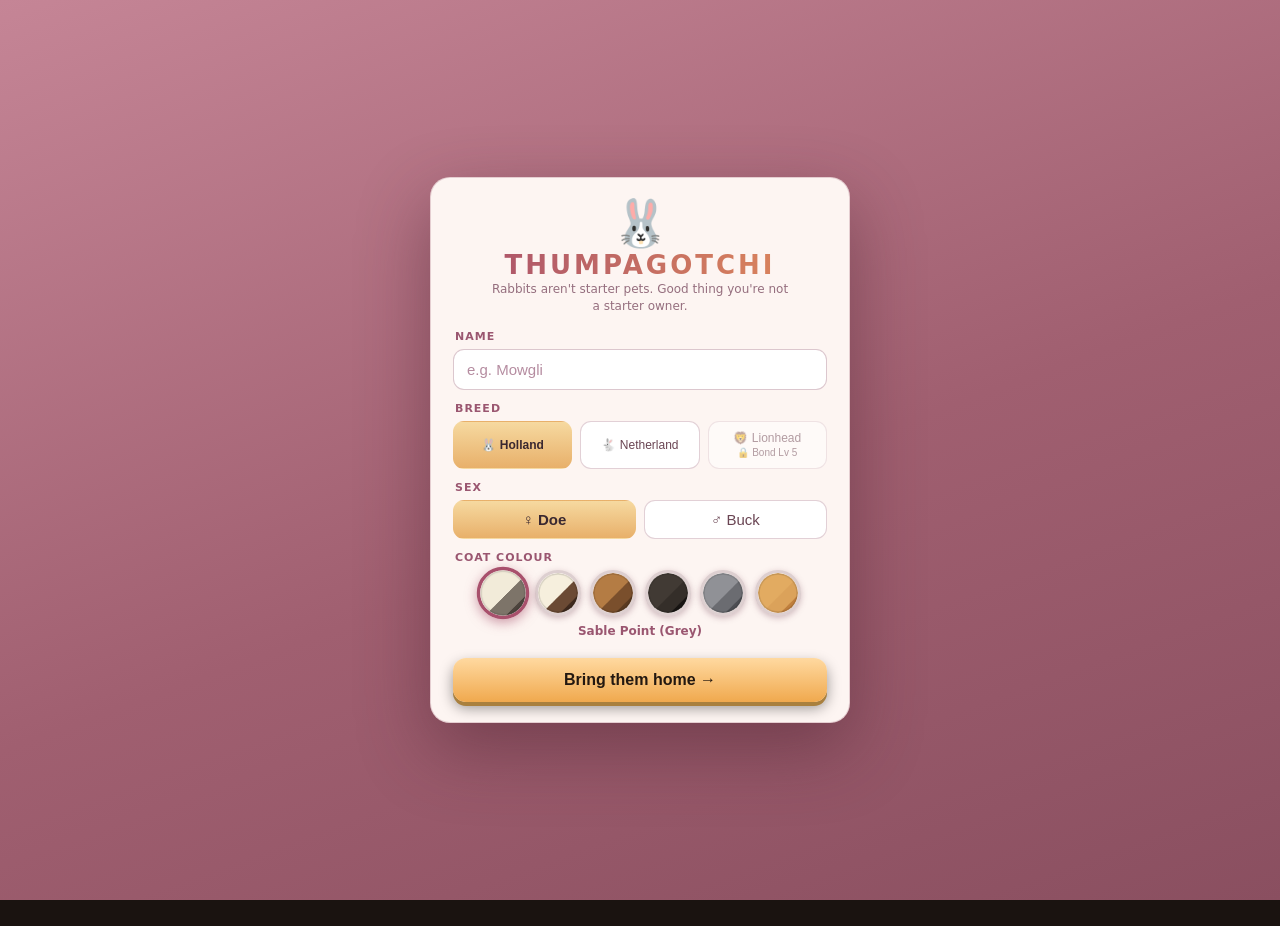
==== index.html @ fbf4ead2 "Polish pass: save-code XSS, farming exploits, resize bugs, pronoun sweep Nine grouped fixes from a c" ====
<!DOCTYPE html>
<html lang="en">
<head>
<meta charset="UTF-8">
<meta name="viewport" content="width=device-width, initial-scale=1.0, maximum-scale=1.0, user-scalable=no, viewport-fit=cover">
<title>Thumpagotchi — a house-rabbit care sim</title>
<!-- link-preview metadata for portfolio/social embeds -->
<meta name="description" content="Adopt a rabbit, earn its trust, and keep the feet sacred. A hand-drawn HTML5 canvas care sim about what house rabbits actually need — playable in about ten minutes.">
<meta property="og:type" content="website">
<meta property="og:title" content="Thumpagotchi — a house-rabbit care sim">
<meta property="og:description" content="Adopt a rabbit, earn its trust, and keep the feet sacred. A hand-drawn canvas care sim about what house rabbits actually need — playable in about ten minutes.">
<meta property="og:url" content="https://jordanclermont.github.io/thumpagotchi/">
<meta property="og:image" content="https://jordanclermont.github.io/thumpagotchi/og.png">
<meta property="og:image:width" content="1200">
<meta property="og:image:height" content="630">
<meta name="twitter:card" content="summary_large_image">
<meta name="theme-color" content="#a05f70">
<link rel="stylesheet" href="style.css">
</head>
<body>
<div id="game">
  <canvas id="c"></canvas>

  <!-- ---------- Top HUD ---------- -->
  <div id="hud">
    <div class="brand">
      <h1>🐰 <span id="petName">Thumpagotchi</span></h1>
      <span class="chip" id="stageChip">🐰 Adult</span>
      <span class="chip bond" id="bondChip">Bond <b id="bondN">1</b><span class="bondtrack"><span class="bondfill" id="bondBar"></span></span></span>
      <span class="chip carrot"><span id="carrotN">12</span>🥕</span>
      <span class="chip" id="weightChip">⚖️</span>
      <span class="chip warn" id="healthChip" style="display:none">❤</span>
      <span class="day" id="dayLbl">Day 1</span>
      <span class="clock" id="clockLbl">🌅</span>
    </div>
    <div class="stat"><span class="lbl">Happy</span><div class="track"><div class="fill" id="fHappy"></div></div><span class="val" id="vHappy">0</span></div>
    <div class="stat"><span class="lbl">Hunger</span><div class="track"><div class="fill" id="fHunger"></div></div><span class="val" id="vHunger">0</span></div>
    <div class="stat"><span class="lbl">Water</span><div class="track"><div class="fill" id="fWater"></div></div><span class="val" id="vWater">0</span></div>
    <div class="stat"><span class="lbl">Hygiene</span><div class="track"><div class="fill" id="fHygiene"></div></div><span class="val" id="vHygiene">0</span></div>
    <div class="stat"><span class="lbl">Energy</span><div class="track"><div class="fill" id="fEnergy"></div></div><span class="val" id="vEnergy">0</span></div>
    <div id="thumpMeter"><span class="lbl">Thumps</span><span id="paws"></span></div>
  </div>

  <!-- ---------- Top-right toolbar ---------- -->
  <div id="toolbar">
    <button class="tbtn" id="tbShop" title="Shop">🛒</button>
    <button class="tbtn" id="tbGoals" title="Daily goals">🎯<span id="goalBadge" class="badge">0/3</span></button>
    <button class="tbtn" id="tbMenu" title="Menu">⚙️</button>
  </div>

  <div id="toast"></div>
  <div id="hint">Feed, water &amp; love your bun — earn 🥕, grow your Bond, and keep the feet sacred.</div>

  <!-- ---------- Bottom controls (Care / Play / Health tabs) ---------- -->
  <div id="controls">
    <div id="actTabs">
      <button class="atab on" data-tab="care" id="tabCare">🧺 Care</button>
      <button class="atab" data-tab="play" id="tabPlay">🎾 Play</button>
      <button class="atab" data-tab="games" id="tabGames">🎮 Games</button>
      <button class="atab" data-tab="health" id="tabHealth">❤️ Health</button>
    </div>
    <div class="actrow" data-group="care">
      <button class="act" id="bHay"><span class="emo">🌾</span>Hay</button>
      <button class="act" id="bPellets"><span class="emo">🥣</span>Pellets</button>
      <button class="act" id="bWater"><span class="emo">💧</span>Water</button>
      <button class="act" id="bBanana"><span class="emo">🍌</span>Banana<span class="cnt" id="banCount">0/2</span></button>
      <button class="act" id="bClean"><span class="emo">🧹</span>Clean</button>
      <button class="act" id="bPet"><span class="emo">✋</span>Pet</button>
      <button class="act" id="bGroom"><span class="emo">🪮</span>Groom</button>
    </div>
    <div class="actrow" data-group="play" hidden>
      <button class="act" id="bTrick"><span class="emo">🌟</span>Trick</button>
      <button class="act" id="bPlay" style="display:none"><span class="emo">🧸</span>Play</button>
    </div>
    <div class="actrow" data-group="games" hidden>
      <button class="act" id="bSnake"><span class="emo">🐍</span>Snake</button>
      <button class="act" id="bGuess"><span class="emo">🎲</span>Guess</button>
      <button class="act" id="bTtt" style="display:none"><span class="emo">⭕</span>Tic-Tac</button>
      <button class="act" id="bCatch" style="display:none"><span class="emo">🥕</span>Catch</button>
    </div>
    <div class="actrow" data-group="health" hidden>
      <button class="act" id="bRest"><span class="emo">😴</span>Rest</button>
      <button class="act" id="bVet"><span class="emo">🩺</span>Vet</button>
    </div>
  </div>

  <!-- ---------- Bunny Snake minigame ---------- -->
  <div id="snake" class="mg">
    <div class="mgcard">
      <div class="mghead"><span>🐍 Bunny Snake</span><button id="snakeClose">✕</button></div>
      <div class="mgscore">Score <b id="snScore">0</b> &nbsp;·&nbsp; Best <b id="snBest">0</b></div>
      <div class="mgstage">
        <canvas id="snakeCanvas"></canvas>
        <div id="snakeOverlayMsg" class="mgmsg"></div>
      </div>
      <div class="mgpad">
        <button data-d="up">▲</button>
        <div class="mgrow"><button data-d="left">◀</button><button data-d="down">▼</button><button data-d="right">▶</button></div>
      </div>
      <div class="mghint">Steer with arrow keys, swipe, or the buttons. Eat the banana slices 🍌 — don't hit the walls or yourself.</div>
    </div>
  </div>

  <!-- ---------- "Taken away" game-over ---------- -->
  <div id="rps">
    <div class="rpsicon" id="rpsIcon">🚔</div>
    <h2 id="rpsTitle">Rabbit Protective Services</h2>
    <p id="rpsMsg"></p>
    <button id="rpsBtn">Adopt a new rabbit →</button>
  </div>

  <!-- ---------- Number-guessing minigame ---------- -->
  <div id="guess" class="mg">
    <div class="mgcard">
      <div class="mghead"><span>🎲 Guess My Number</span><button id="guessClose">✕</button></div>
      <div class="gbunny"><div class="gface" id="gFace">🐰</div>
        <div class="gbubble" id="gBubble">I'm thinking of a number…</div></div>
      <div class="glives" id="gLives"></div>
      <div class="ghint" id="gHint"></div>
      <div class="gpad" id="gPad"></div>
      <div class="gmsg" id="gMsg"></div>
      <div class="mghint">Guess the number your bunny picked, 1–15. <b>3 tries.</b> Right = <b>+30🥕</b>. Wrong = no harm done, your bunny just gloats.</div>
    </div>
  </div>

  <!-- ---------- Bunny Tic-Tac-Toe minigame (day 3) ---------- -->
  <div id="ttt" class="mg">
    <div class="mgcard">
      <div class="mghead"><span>⭕ Bunny Tic-Tac-Toe</span><button id="tttClose">✕</button></div>
      <div class="gbunny"><div class="gface" id="tttFace">🐰</div>
        <div class="gbubble" id="tttBubble">You're 🥕, I'm 🌾 — three in a row wins!</div></div>
      <div class="tttboard" id="tttBoard"></div>
      <div class="gmsg" id="tttMsg"></div>
      <div class="mghint">Tap a square to place your 🥕. Line up three before your bunny lines up 🌾 — it plays smart, but not <i>perfectly</i>.</div>
    </div>
  </div>

  <!-- ---------- Carrot Catch minigame (day 4) ---------- -->
  <div id="catch" class="mg">
    <div class="mgcard">
      <div class="mghead"><span>🥕 Carrot Catch</span><button id="catchClose">✕</button></div>
      <div class="mgscore">Caught <b id="ccScore">0</b> &nbsp;·&nbsp; Best <b id="ccBest">0</b> &nbsp;·&nbsp; <span id="ccLives">❤❤❤</span></div>
      <div class="mgstage"><canvas id="catchCanvas"></canvas><div id="catchOverlayMsg" class="mgmsg"></div></div>
      <div class="mghint">Slide the bunny (drag, or ← →) to catch falling 🥕. Dodge the wilted 🥬 — three misses or three bad leaves and it's over. It speeds up!</div>
    </div>
  </div>

  <!-- ---------- Fact card (real rabbit fact at a moment of consequence) ---------- -->
  <div id="factCard" role="button" tabindex="0">
    <div class="fc-icon" id="fcIcon">🐰</div>
    <div class="fc-body">
      <div class="fc-title" id="fcTitle"></div>
      <div class="fc-text" id="fcText"></div>
      <div class="fc-dismiss">Did you know? · tap to dismiss</div>
    </div>
  </div>

  <!-- ---------- Slide-up panel (Shop / Goals / Menu) ---------- -->
  <div id="panelWrap">
    <div id="panel">
      <div id="panelHead">
        <span id="panelTitle">Shop</span>
        <button id="panelClose">✕</button>
      </div>
      <div id="panelBody"></div>
    </div>
  </div>

  <!-- ---------- Start / adoption screen ---------- -->
  <div id="start">
    <div class="card">
      <div class="logo">🐰</div>
      <h1>THUMPAGOTCHI</h1>
      <p class="thesis">Rabbits aren't starter pets. Good thing you're not a starter owner.</p>

      <button id="continueBtn" style="display:none">▶ Continue</button>

      <label>Name</label>
      <input id="nameInput" maxlength="12" placeholder="e.g. Mowgli" autocomplete="off">

      <label>Breed</label>
      <div class="seg breedseg" id="breedSeg">
        <button data-breed="holland" class="on">🐰 Holland</button>
        <button data-breed="netherland">🐇 Netherland</button>
        <button data-breed="lionhead" id="breedLion" disabled>🦁 Lionhead 🔒</button>
      </div>

      <label>Sex</label>
      <div class="seg" id="sexSeg">
        <button data-sex="doe" class="on">♀ Doe</button>
        <button data-sex="buck">♂ Buck</button>
      </div>

      <label>Coat colour</label>
      <div class="swatches" id="swatches"></div>
      <div class="coatName" id="coatName">Sable Point (Grey)</div>

      <button id="startBtn">Bring them home →</button>
    </div>
  </div>
</div>

<script src="game.js"></script>
</body>
</html>
---- style.css ----
:root{
  --cream:#f4ecd8; --sable:#4a3226; --panel:rgba(28,20,16,.72);
  --accent:#e8a13a; --good:#6fbf73; --warn:#e2b23c; --bad:#e0603a;
  --ink:#2a1d15; --carrot:#e8863a;
  --ui-font:'Segoe UI',system-ui,-apple-system,Arial,sans-serif;
  --btn-bg:linear-gradient(180deg,#fbe9c4,#e6c078);
  --btn-fg:#231810;
  --btn-shadow:0 3px 0 #a9803e,0 5px 10px rgba(0,0,0,.4);
  --btn-radius:12px;
  --chip-bg:rgba(0,0,0,.32);
  --panel-bg:linear-gradient(180deg,#2a2036,#201826);
}
*{box-sizing:border-box; -webkit-tap-highlight-color:transparent;}
html,body{margin:0;height:100%;overflow:hidden;background:#1a1310;overscroll-behavior:none;
  font-family:var(--ui-font);color:#f4ecd8;}
/* 100dvh wins so the layout tracks the *visible* viewport (mobile browser chrome) */
#game{position:relative;width:100vw;height:100vh;height:100dvh;user-select:none;touch-action:none;}
/* comb cursor while grooming mode is armed (drag over her coat to restore Hygiene) */
#game.grooming{cursor:url("data:image/svg+xml,%3Csvg xmlns='http://www.w3.org/2000/svg' width='26' height='26'%3E%3Crect x='4' y='3' width='17' height='6' rx='2' fill='%23e0a24e' stroke='%23a9702e' stroke-width='1.5'/%3E%3Cg stroke='%23a9702e' stroke-width='2' stroke-linecap='round'%3E%3Cline x1='6' y1='9' x2='6' y2='21'/%3E%3Cline x1='10' y1='9' x2='10' y2='22'/%3E%3Cline x1='14' y1='9' x2='14' y2='22'/%3E%3Cline x1='18' y1='9' x2='18' y2='21'/%3E%3C/g%3E%3C/svg%3E") 12 22, crosshair;}
/* The single game canvas */
#c{position:absolute;inset:0;display:block;width:100%;height:100%;}

/* ---- Top HUD ---- */
#hud{position:absolute;top:0;left:0;right:0;padding:max(9px, env(safe-area-inset-top)) 12px 9px;
  display:flex;flex-wrap:wrap;gap:7px 14px;align-items:center;
  background:linear-gradient(180deg,rgba(20,14,10,.82),rgba(20,14,10,0));
  pointer-events:none;}
.stat{display:flex;align-items:center;gap:8px;min-width:150px;flex:1 1 160px;}
.stat .lbl{font-size:11px;letter-spacing:.5px;text-transform:uppercase;font-weight:700;
  opacity:.9;width:56px;text-align:right;}
.stat .val{font-size:11.5px;font-weight:800;width:26px;text-align:right;opacity:.95;font-variant-numeric:tabular-nums;}
.track{position:relative;flex:1;height:15px;border-radius:8px;
  background:rgba(0,0,0,.42);overflow:hidden;box-shadow:inset 0 1px 3px rgba(0,0,0,.55);}
.fill{position:absolute;inset:0;width:50%;border-radius:8px;transition:width .35s ease, background .3s;}
.brand{width:100%;display:flex;align-items:center;gap:8px;margin-bottom:10px;flex-wrap:wrap;
  padding-right:196px;min-height:44px;}   /* clears the 4-button toolbar (width AND height) so stat bars never slide under it */
.brand h1{font-size:17px;margin:0;letter-spacing:1px;
  background:linear-gradient(90deg,#f4ecd8,#e8a13a);-webkit-background-clip:text;background-clip:text;color:transparent;}
.brand .day{font-size:11px;opacity:.7;}
.brand .clock{font-size:14px;}

/* progression chips in the brand row */
.chip{display:inline-flex;align-items:center;gap:5px;font-size:11px;font-weight:600;
  padding:3px 9px;border-radius:11px;background:var(--chip-bg);border:1px solid rgba(255,255,255,.1);
  letter-spacing:.3px;line-height:1;}
.chip.carrot{color:#ffcf8f;background:rgba(120,70,20,.4);border-color:rgba(232,134,58,.4);}
.chip.bond{color:#ffe6b0;}
.chip.bond b{color:#fff;}
.chip.warn{color:#ffd0c0;background:rgba(150,40,30,.45);border-color:rgba(224,96,58,.5);}
.chip.blink{animation:blink 1s steps(2,end) infinite;}
@keyframes blink{50%{opacity:.35;}}
.bondtrack{width:36px;height:6px;border-radius:4px;background:rgba(0,0,0,.4);overflow:hidden;display:inline-block;}
.bondfill{display:block;height:100%;width:0;background:linear-gradient(90deg,#e8a13a,#ffd98a);transition:width .3s;}

/* thump meter gets its own full-width row so the toolbar can't cover it */
#thumpMeter{display:flex;align-items:center;gap:6px;flex:1 1 100%;margin-top:2px;}
#thumpMeter .lbl{font-size:11px;text-transform:uppercase;opacity:.9;letter-spacing:.5px;font-weight:700;width:56px;text-align:right;}
.paw{width:21px;height:21px;opacity:.28;transition:opacity .2s, transform .2s, filter .2s;}
.paw.on{opacity:1;filter:drop-shadow(0 0 4px rgba(224,96,58,.8));transform:scale(1.12);}

/* ---- Top-right toolbar ---- */
#toolbar{position:absolute;top:max(8px, env(safe-area-inset-top));right:max(10px, env(safe-area-inset-right));display:flex;gap:7px;z-index:6;}
.tbtn{position:relative;appearance:none;border:none;cursor:pointer;width:40px;height:40px;
  border-radius:12px;font-size:19px;background:rgba(28,20,16,.6);color:#fff;
  backdrop-filter:blur(6px);border:1px solid rgba(255,255,255,.14);
  box-shadow:0 3px 8px rgba(0,0,0,.4);transition:transform .08s, background .15s;}
.tbtn:active{transform:translateY(2px);}
.badge{position:absolute;bottom:-4px;right:-4px;background:#e0603a;color:#fff;font-size:9px;
  font-weight:700;padding:1px 4px;border-radius:8px;border:1px solid rgba(0,0,0,.3);}

/* ---- Bottom controls (tabbed) ---- */
#controls{position:absolute;left:0;right:0;bottom:0;padding:8px 8px calc(22px + env(safe-area-inset-bottom));
  display:flex;flex-direction:column;align-items:stretch;gap:8px;
  background:linear-gradient(0deg,rgba(20,14,10,.85),rgba(20,14,10,0));}
#actTabs{display:flex;gap:6px;justify-content:center;}
.atab{appearance:none;border:none;cursor:pointer;font-family:inherit;font-size:12px;font-weight:700;
  padding:6px 15px;border-radius:11px;color:#f4ecd8;background:rgba(28,20,16,.55);
  border:1px solid rgba(255,255,255,.12);backdrop-filter:blur(4px);
  transition:transform .08s, background .15s, color .15s;}
.atab.on{background:linear-gradient(180deg,#fbe9c4,#e6c078);color:#231810;border-color:transparent;
  box-shadow:0 2px 6px rgba(0,0,0,.35);}
.atab:active{transform:translateY(1px);}
.actrow{display:flex;gap:8px;justify-content:center;flex-wrap:wrap;width:100%;}
.actrow[hidden]{display:none;}
button.act{appearance:none;border:none;cursor:pointer;color:var(--btn-fg);
  font-size:13px;font-weight:600;padding:9px 13px;border-radius:var(--btn-radius);
  background:var(--btn-bg);box-shadow:var(--btn-shadow);
  transition:transform .08s, box-shadow .08s, filter .15s;display:flex;align-items:center;gap:6px;}
button.act:active{transform:translateY(3px);box-shadow:0 0 0 #a9803e,0 2px 6px rgba(0,0,0,.4);}
button.act:disabled{opacity:.4;filter:saturate(.5);cursor:default;box-shadow:var(--btn-shadow);}
button.act:disabled:active{transform:none;}
button.act .emo{font-size:16px;}
/* Desktop hover states — skipped on touch so a tap doesn't leave a stuck hover */
@media (hover:hover){
  button.act:hover:not(:disabled){ filter:brightness(1.07); transform:translateY(-1px); }
  .atab:hover:not(.on){ background:rgba(255,255,255,.16); }
  .tbtn:hover{ background:rgba(255,255,255,.2); transform:translateY(-1px); }
  .mbtn:hover:not(:disabled){ filter:brightness(1.08); }
  .sbuy:hover:not(:disabled){ filter:brightness(1.08); transform:translateY(-1px); }
  #panelClose:hover{ background:rgba(255,255,255,.18); }
  .swatch:hover{ transform:scale(1.08); }
}
button.act.armed{background:linear-gradient(180deg,#ffd9a0,#f0a94e);box-shadow:0 0 0 2px #fff6 inset,0 3px 0 #a9803e,0 0 14px #e8a13a;}
button.act.urgent{background:linear-gradient(180deg,#ffb0a0,#e0603a);color:#fff;
  box-shadow:0 3px 0 #8a3020,0 0 14px #e0603a;animation:blink 1s steps(2,end) infinite;}

/* ---- Toast + hint ---- */
/* anchored to the bottom (above the hint/controls) so it never covers the HUD stat bars */
/* Anchored just under the HUD (top is set from JS to the measured HUD height) so it
   clears the stat bars AND stays clear of the rabbit and the bottom controls. */
#toast{position:absolute;top:120px;left:50%;transform:translateX(-50%) translateY(-8px);
  width:max-content;max-width:min(86vw,520px);
  background:var(--panel);padding:9px 18px;border-radius:20px;font-size:13px;line-height:1.35;
  -webkit-backdrop-filter:blur(5px);backdrop-filter:blur(5px);opacity:0;transition:opacity .3s, transform .3s;
  pointer-events:none;text-align:center;border:1px solid rgba(255,255,255,.12);z-index:24;
  box-shadow:0 8px 22px rgba(0,0,0,.45);}
#toast.show{opacity:1;transform:translateX(-50%) translateY(0);}
#hint{position:absolute;bottom:calc(122px + env(safe-area-inset-bottom));left:50%;transform:translateX(-50%);
  font-size:12px;opacity:.5;pointer-events:none;text-align:center;width:90%;}

/* ---- Slide-up panel (Shop / Goals / Menu) ---- */
/* Kept displayed so opacity/transform can transition on BOTH open and close (display:none can't). */
#panelWrap{position:absolute;inset:0;z-index:15;display:flex;align-items:flex-end;justify-content:center;
  background:rgba(0,0,0,.45);backdrop-filter:blur(2px);
  opacity:0;visibility:hidden;pointer-events:none;transition:opacity .25s ease, visibility 0s .25s;}
#panelWrap.show{opacity:1;visibility:visible;pointer-events:auto;transition:opacity .25s ease;}
#panel{width:min(520px,100%);max-height:82vh;display:flex;flex-direction:column;
  background:var(--panel-bg);border:1px solid rgba(255,255,255,.12);
  border-radius:18px 18px 0 0;box-shadow:0 -12px 40px rgba(0,0,0,.6);
  transform:translateY(26px);transition:transform .26s cubic-bezier(.2,.9,.3,1);}
#panelWrap.show #panel{transform:none;}
#panelHead{display:flex;align-items:center;justify-content:space-between;padding:14px 16px 10px;}
#panelTitle{font-size:17px;font-weight:800;letter-spacing:.5px;
  background:linear-gradient(90deg,#f4ecd8,#e8a13a);-webkit-background-clip:text;background-clip:text;color:transparent;}
#panelClose{appearance:none;border:none;background:rgba(255,255,255,.08);color:#fff;
  width:30px;height:30px;border-radius:9px;font-size:15px;cursor:pointer;}
#panelBody{overflow-y:auto;padding:0 14px 18px;}
.balance{font-size:13px;opacity:.85;padding:6px 4px 12px;}
.balance b{color:#ffcf8f;}

/* shop rows */
.srow{display:flex;align-items:center;gap:11px;padding:10px;border-radius:12px;
  background:rgba(255,255,255,.05);margin-bottom:8px;border:1px solid rgba(255,255,255,.06);}
.srow.locked{opacity:.5;}
.semoji{font-size:26px;width:34px;text-align:center;}
.sinfo{flex:1;min-width:0;}
.sname{font-size:14px;font-weight:700;}
.sdesc{font-size:11px;opacity:.72;margin-top:2px;}
.sbuy{appearance:none;border:none;cursor:pointer;font-weight:700;font-size:13px;color:#231810;
  padding:8px 12px;border-radius:10px;background:linear-gradient(180deg,#fbe9c4,#e6c078);
  box-shadow:0 2px 0 #a9803e;white-space:nowrap;}
.sbuy:disabled{background:rgba(255,255,255,.12);color:rgba(255,255,255,.6);box-shadow:none;cursor:default;}

/* goal rows */
.grow{padding:10px;border-radius:12px;background:rgba(255,255,255,.05);margin-bottom:8px;
  border:1px solid rgba(255,255,255,.06);}
.grow.done{border-color:rgba(111,191,115,.5);background:rgba(111,191,115,.12);}
.gtext{font-size:13px;font-weight:600;margin-bottom:6px;}
.gtrack{height:8px;border-radius:5px;background:rgba(0,0,0,.35);overflow:hidden;}
.gfill{height:100%;background:linear-gradient(90deg,#6fbf73,#8fd68f);transition:width .3s;}
.greward{font-size:11px;opacity:.75;margin-top:5px;text-align:right;color:#ffcf8f;}

/* menu / vitals */
.vitals{font-size:13px;line-height:1.7;background:rgba(255,255,255,.05);border-radius:12px;padding:12px 14px;margin-bottom:12px;}
.vitals b{color:#ffd98a;}
.mhdr{font-size:12px;text-transform:uppercase;letter-spacing:1px;opacity:.7;margin:6px 2px;}
.mrow{display:flex;justify-content:space-between;font-size:13px;padding:5px 6px;border-bottom:1px solid rgba(255,255,255,.06);}
.mrow i{opacity:.6;font-size:11px;}
.mbtns{display:flex;gap:8px;margin-top:14px;}
.mbtn{flex:1;appearance:none;border:none;cursor:pointer;padding:11px;border-radius:11px;font-weight:700;
  font-size:13px;color:#231810;background:linear-gradient(180deg,#fbe9c4,#e6c078);box-shadow:0 2px 0 #a9803e;}
.mbtn.danger{background:linear-gradient(180deg,#f0a89a,#e0603a);color:#fff;box-shadow:0 2px 0 #8a3020;}
.mtip{font-size:11px;opacity:.6;margin-top:14px;line-height:1.5;}
.mbackup{margin-top:6px;}
.mcode{width:100%;box-sizing:border-box;margin-top:8px;resize:vertical;
  font-family:ui-monospace,Menlo,Consolas,monospace;font-size:11px;line-height:1.4;
  color:#f3ead6;background:rgba(0,0,0,.28);border:1px solid rgba(255,255,255,.14);
  border-radius:10px;padding:9px 10px;word-break:break-all;}
.mcode:focus{outline:2px solid var(--accent);outline-offset:-1px;}

/* ---- Start / adoption screen ---- */
#start{position:absolute;inset:0;z-index:20;display:flex;align-items:center;justify-content:center;
  background:radial-gradient(120% 120% at 50% 20%,#2a2140,#140f22 70%);padding:16px;}
#start.hidden{display:none;}
#start .card{width:min(420px,94vw);background:rgba(30,24,40,.72);border:1px solid rgba(255,255,255,.1);
  border-radius:20px;padding:22px 22px 20px;backdrop-filter:blur(6px);
  box-shadow:0 20px 60px rgba(0,0,0,.5);text-align:center;}
#start .logo{font-size:46px;line-height:1;}
#start h1{margin:4px 0 0;font-size:26px;letter-spacing:3px;
  background:linear-gradient(90deg,#f4ecd8,#e8a13a);-webkit-background-clip:text;background-clip:text;color:transparent;}
#start .tag{margin:2px 0 16px;font-size:13px;opacity:.7;}
#continueBtn{width:100%;padding:13px;margin-bottom:8px;border:none;border-radius:13px;cursor:pointer;
  font-size:15px;font-weight:800;color:#231810;background:linear-gradient(180deg,#bfe6b0,#7bc46c);
  box-shadow:0 4px 0 #4f8a44;transition:transform .08s;}
#continueBtn:active{transform:translateY(3px);box-shadow:0 1px 0 #4f8a44;}
#start label{display:block;text-align:left;font-size:11px;text-transform:uppercase;letter-spacing:1px;
  opacity:.7;margin:12px 2px 6px;}
#nameInput{width:100%;padding:11px 13px;border-radius:11px;border:1px solid rgba(255,255,255,.15);
  background:rgba(0,0,0,.3);color:#fff;font-size:15px;outline:none;}
#nameInput:focus{border-color:var(--accent);}
.seg{display:flex;gap:8px;}
.seg button{flex:1;padding:10px;border-radius:11px;border:1px solid rgba(255,255,255,.15);
  background:rgba(255,255,255,.05);color:#f4ecd8;font-size:15px;cursor:pointer;transition:.15s;}
.seg button.on{background:linear-gradient(180deg,#fbe9c4,#e6c078);color:#231810;font-weight:700;border-color:transparent;}
.seg button:disabled{opacity:.5;cursor:not-allowed;}
.breedseg{flex-wrap:wrap;}
.breedseg button{flex:1 1 30%;font-size:12px;padding:9px 6px;}
.swatches{display:flex;flex-wrap:wrap;gap:9px;justify-content:center;}
.swatch{width:46px;height:46px;border-radius:50%;cursor:pointer;border:3px solid rgba(90,55,70,.2);
  transition:transform .12s, border-color .12s;position:relative;box-shadow:0 2px 6px rgba(120,70,90,.35);}
.swatch:hover{transform:scale(1.08);}
.swatch.on{border-color:#a8506c;transform:scale(1.14);box-shadow:0 3px 10px rgba(168,80,108,.55);}
.coatName{font-size:12px;opacity:.8;margin-top:8px;height:16px;}
#startBtn{margin-top:18px;width:100%;padding:13px;border:none;border-radius:13px;cursor:pointer;
  font-size:16px;font-weight:700;color:#231810;
  background:linear-gradient(180deg,#ffd9a0,#f0a94e);box-shadow:0 4px 0 #a9803e,0 6px 14px rgba(0,0,0,.4);
  transition:transform .08s, box-shadow .08s;}
#startBtn:active{transform:translateY(3px);box-shadow:0 1px 0 #a9803e;}

/* ============================================================ *
 *  MOBILE  —  compact everything so it fits a phone screen
 * ============================================================ */
@media (max-width: 560px){
  /* Top HUD: tighter, smaller, shrinkable stat bars (2 per row) */
  #hud{padding:6px 8px 10px;gap:4px 8px;}
  .brand{padding-right:104px;gap:6px;}          /* leave room for the toolbar */
  .brand h1{font-size:15px;letter-spacing:.5px;}
  .brand .day{font-size:10px;}
  .chip{font-size:10px;padding:2px 7px;gap:4px;border-radius:9px;}
  .bondtrack{width:26px;}
  .stat{min-width:0;flex:1 1 44%;gap:5px;}
  .stat .lbl{width:42px;font-size:9px;letter-spacing:0;}
  .track{height:9px;}
  #thumpMeter{min-width:0;flex:1 1 44%;gap:4px;}
  #thumpMeter .lbl{font-size:9px;}
  .paw{width:15px;height:15px;}

  /* Toolbar: smaller buttons tucked into the corner */
  #toolbar{top:6px;right:6px;gap:5px;}
  .tbtn{width:33px;height:33px;font-size:16px;border-radius:10px;}
  .badge{font-size:8px;padding:0 3px;}

  /* Bottom dock: smaller buttons that wrap neatly to fit any width */
  #controls{padding:6px 6px 10px;gap:7px;}
  #actTabs{gap:5px;}
  .atab{font-size:11px;padding:5px 12px;}
  .actrow{gap:6px;}
  /* compact icon-over-label buttons so a full row fits a phone width */
  button.act{flex-direction:column;gap:2px;font-size:10px;font-weight:700;
    padding:7px 4px;min-width:0;flex:1 1 0;max-width:76px;border-radius:12px;
    box-shadow:0 3px 0 #a9803e,0 4px 8px rgba(0,0,0,.4);}
  button.act .emo{font-size:20px;}

  /* Hide the tip line on small screens to save vertical space */
  #hint{display:none;}
  #toast{font-size:12px;padding:7px 13px;}   /* top is set from JS to clear the taller mobile HUD */

  /* Bottom-sheet panels use the full width */
  #panel{border-radius:16px 16px 0 0;max-height:86vh;}
  #panelBody{padding:0 12px 16px;}
  .semoji{font-size:22px;width:28px;}
  .sname{font-size:13px;}
  .sdesc{font-size:10px;}

  /* Roomier start card on small screens */
  #start .card{padding:18px 16px 16px;}
}

/* Very small / short screens: trim a touch more */
@media (max-width: 380px){
  .brand h1{font-size:14px;}
  button.act{font-size:9px;padding:6px 3px;}
  button.act .emo{font-size:18px;}
  .atab{padding:5px 10px;font-size:10px;}
}

/* ============================================================ *
 *  MINIGAME OVERLAY  (Bunny Snake)
 * ============================================================ */
.mg{position:absolute;inset:0;z-index:18;display:none;align-items:center;justify-content:center;
  background:rgba(10,7,5,.72);-webkit-backdrop-filter:blur(3px);backdrop-filter:blur(3px);padding:10px;}
.mg.show{display:flex;}
.mgcard{width:min(480px,96vw);background:linear-gradient(180deg,#2a2036,#201826);
  border:1px solid rgba(255,255,255,.12);border-radius:18px;padding:14px 14px 16px;
  box-shadow:0 20px 60px rgba(0,0,0,.6);display:flex;flex-direction:column;align-items:center;gap:10px;}
.mghead{width:100%;display:flex;align-items:center;justify-content:space-between;
  font-size:17px;font-weight:800;letter-spacing:.5px;color:#ffd98a;}
.mghead button{appearance:none;border:none;background:rgba(255,255,255,.08);color:#fff;
  width:30px;height:30px;border-radius:9px;font-size:15px;cursor:pointer;}
.mgscore{font-size:13px;opacity:.9;}
.mgscore b{color:#ffcf8f;}
.mgstage{position:relative;line-height:0;}
#snakeCanvas{border-radius:12px;box-shadow:inset 0 0 0 2px rgba(255,255,255,.12), 0 6px 16px rgba(0,0,0,.4);
  touch-action:none;image-rendering:auto;}
.mgmsg{position:absolute;inset:0;display:none;align-items:center;justify-content:center;
  background:rgba(12,8,6,.82);border-radius:12px;text-align:center;line-height:normal;padding:14px;}
.mgmsg.show{display:flex;}
.mgover{display:flex;flex-direction:column;align-items:center;}
.mgover h3{margin:0 0 6px;font-size:22px;line-height:1.2;color:#ffd98a;text-shadow:0 2px 6px rgba(0,0,0,.7);}
.mgover p{margin:0 0 14px;font-size:14px;line-height:1.4;color:#f4ecd8;}
.mgbtns{display:flex;gap:8px;justify-content:center;}
.mgbtns button{appearance:none;border:none;cursor:pointer;font-weight:700;font-size:14px;color:#231810;
  padding:10px 16px;border-radius:11px;background:linear-gradient(180deg,#fbe9c4,#e6c078);box-shadow:0 3px 0 #a9803e;}
.mgbtns button:last-child{background:rgba(255,255,255,.14);color:#fff;box-shadow:none;}
/* on-screen d-pad (touch) */
.mgpad{display:flex;flex-direction:column;align-items:center;gap:6px;}
.mgrow{display:flex;gap:6px;}
.mgpad button{appearance:none;border:none;cursor:pointer;width:48px;height:40px;border-radius:10px;
  font-size:16px;color:#231810;background:linear-gradient(180deg,#fbe9c4,#e6c078);box-shadow:0 3px 0 #a9803e;}
.mgpad button:active{transform:translateY(2px);box-shadow:0 1px 0 #a9803e;}
.mghint{font-size:11px;opacity:.6;text-align:center;max-width:340px;line-height:1.4;}
@media (min-width:640px){ .mgpad{display:none;} }  /* desktop uses the keyboard */

/* ---- Banana daily counter on the button ---- */
.cnt{font-size:10px;font-weight:800;opacity:.7;margin-left:2px;}
.cnt.warn{color:#c0392b;opacity:1;}

/* ---- Number-guessing minigame ---- */
.gbunny{display:flex;align-items:center;gap:10px;justify-content:center;width:100%;margin:2px 0 4px;}
.gface{font-size:46px;line-height:1;}
.gbubble{position:relative;background:#fff;color:#231810;font-size:13px;font-weight:600;
  padding:9px 13px;border-radius:14px;max-width:230px;box-shadow:0 3px 10px rgba(0,0,0,.35);}
.gbubble::before{content:"";position:absolute;left:-8px;top:50%;transform:translateY(-50%);
  border:7px solid transparent;border-right-color:#fff;}
.glives{font-size:16px;letter-spacing:3px;height:20px;}
.ghint{font-size:14px;font-weight:700;color:#ffd98a;height:20px;}
.gpad{display:grid;grid-template-columns:repeat(5,1fr);gap:6px;width:100%;max-width:320px;}
.gpad button{appearance:none;border:none;cursor:pointer;font-weight:800;font-size:15px;color:#231810;
  padding:10px 0;border-radius:10px;background:linear-gradient(180deg,#fbe9c4,#e6c078);box-shadow:0 2px 0 #a9803e;}
.gpad button:active{transform:translateY(2px);box-shadow:0 0 0 #a9803e;}
.gpad button:disabled{background:rgba(255,255,255,.12);color:rgba(255,255,255,.4);box-shadow:none;cursor:default;}
.gmsg{display:none;text-align:center;}
.gmsg.show{display:block;}
.gmsg h3{margin:6px 0 8px;font-size:18px;color:#ffd98a;}

/* ---- Bunny Tic-Tac-Toe ---- */
.tttboard{display:grid;grid-template-columns:repeat(3,1fr);gap:8px;width:100%;max-width:288px;margin:2px 0;}
.tttcell{appearance:none;border:none;cursor:pointer;aspect-ratio:1;font-size:34px;line-height:1;
  border-radius:12px;background:linear-gradient(180deg,#5f958c,#4d7d75);
  box-shadow:inset 0 0 0 2px rgba(255,255,255,.10),0 2px 6px rgba(0,0,0,.35);
  display:flex;align-items:center;justify-content:center;transition:transform .08s,filter .1s;}
.tttcell:not(:disabled):active{transform:translateY(2px);}
.tttcell:disabled{cursor:default;}

/* ---- Carrot Catch ---- */
#catchCanvas{border-radius:12px;box-shadow:inset 0 0 0 2px rgba(255,255,255,.12),0 6px 16px rgba(0,0,0,.4);touch-action:none;display:block;}

/* guess input (replaces the number pad for large ranges) */
.ginput{display:flex !important;grid-template-columns:none !important;gap:8px;width:100%;max-width:300px;}
.ginput input{flex:1;min-width:0;padding:11px 12px;border-radius:10px;border:2px solid #5a4636;
  background:#161022;color:#fff;font-size:18px;font-weight:800;text-align:center;outline:none;font-family:inherit;}
.ginput input:focus{border-color:var(--accent);}
.ginput .gbtn{appearance:none;border:none;cursor:pointer;font-weight:800;font-size:15px;color:#231810;
  padding:0 18px;border-radius:10px;background:linear-gradient(180deg,#fbe9c4,#e6c078);box-shadow:0 2px 0 #a9803e;}

/* full-screen "taken away" game-over overlay */
#rps{position:absolute;inset:0;z-index:22;display:none;flex-direction:column;align-items:center;justify-content:center;
  text-align:center;padding:26px;background:radial-gradient(120% 120% at 50% 20%,#3a1420,#140a10 70%);}
#rps.show{display:flex;}
#rps .rpsicon{font-size:64px;line-height:1;margin-bottom:6px;}
#rps h2{margin:6px 0;font-size:24px;color:#ff9a8a;letter-spacing:1px;}
#rps p{margin:6px 0 4px;font-size:15px;max-width:420px;line-height:1.5;opacity:.9;}
#rps button{margin-top:20px;padding:13px 22px;border:none;border-radius:13px;cursor:pointer;font-size:16px;
  font-weight:800;color:#231810;background:linear-gradient(180deg,#ffd9a0,#f0a94e);box-shadow:0 4px 0 #a9803e;}
.mbtn.on{outline:2px solid var(--accent);outline-offset:-2px;}
.mbtn:disabled{opacity:.5;cursor:not-allowed;}

/* ============================================================ *
 *  PASTEL MENUS — start screen + slide-up panels
 * ============================================================ */
:root{ --panel-bg:linear-gradient(180deg,#fbf1e0,#f5e5cf); }   /* pastel cream panels */
#panel{color:#3a2f26;border-color:rgba(120,90,60,.25);}
#panelTitle{background:linear-gradient(90deg,#8a5a20,#c88a3a);-webkit-background-clip:text;background-clip:text;color:transparent;}
#panelClose{background:rgba(120,90,60,.14);color:#5a4636;}
#panelWrap{background:rgba(60,40,26,.4);}
.balance{color:#5a4636;} .balance b{color:#b06a1e;}
.srow{background:rgba(255,255,255,.5);border-color:rgba(120,90,60,.14);}
.sname{color:#3a2f26;} .sdesc{color:#7a6653;opacity:1;}
.grow{background:rgba(255,255,255,.5);border-color:rgba(120,90,60,.12);}
.grow.done{background:rgba(111,191,115,.22);border-color:rgba(111,191,115,.5);}
.gtext{color:#3a2f26;} .greward{color:#b06a1e;}
.gtrack{background:rgba(120,90,60,.18);}
.vitals{background:rgba(255,255,255,.5);color:#3a2f26;} .vitals b{color:#8a5a20;}
.mhdr{color:#7a6653;opacity:1;} .mrow{color:#3a2f26;border-color:rgba(120,90,60,.14);} .mrow i{color:#9a8672;}
.mtip{color:#7a6653;opacity:1;}
.mcode{color:#3a2f26;background:rgba(255,255,255,.6);border-color:rgba(120,90,60,.24);}

/* start / adoption screen → dark pastel pink with a legible cream card */
#start{background:linear-gradient(160deg,#c58596,#a05f70 55%,#8a4f60);}
#start .card{background:#fdf5f2;border:1px solid rgba(140,70,92,.22);box-shadow:0 26px 70px rgba(70,30,45,.45);color:#3a2830;}
#start h1{background:linear-gradient(90deg,#a8506c,#e08a5a);-webkit-background-clip:text;background-clip:text;color:transparent;}
#start label{color:#9a5670;opacity:1;font-weight:700;}
#nameInput{background:#fff;border-color:rgba(140,70,92,.3);color:#3a2830;}
#nameInput::placeholder{color:#b58ca0;}
.seg button{background:#fff;border-color:rgba(140,70,92,.25);color:#6a4553;}
.seg button.on{background:linear-gradient(180deg,#f6d9a0,#e8b06a);color:#3a2830;}
.coatName{color:#9a5670;opacity:1;font-weight:600;}
#continueBtn{background:linear-gradient(180deg,#bfe6b0,#7bc46c);box-shadow:0 4px 0 #4f8a44;}

/* ---- Adoption thesis line (quiet, sets the tone) ---- */
.thesis{font-size:12px;line-height:1.45;margin:1px auto 15px;max-width:300px;color:#8a6072;opacity:.9;}

/* ---- Fact cards: real rabbit facts at moments of consequence ---- */
/* bottom-anchored above the toast so it can't cover the HUD stat bars or collide with toasts */
#factCard{position:absolute;left:50%;bottom:calc(200px + env(safe-area-inset-bottom));transform:translate(-50%,14px);
  z-index:16;display:flex;gap:12px;align-items:flex-start;width:min(420px,88vw);
  padding:14px 16px;border-radius:16px;cursor:pointer;
  background:linear-gradient(180deg,#fdf5ec,#f6e7d2);color:#3a2a22;
  border:1px solid rgba(150,100,60,.28);box-shadow:0 14px 40px rgba(70,40,20,.35);
  opacity:0;pointer-events:none;transition:opacity .28s ease, transform .28s ease;}
#factCard.show{opacity:1;transform:translate(-50%,0);pointer-events:auto;}
#factCard .fc-icon{font-size:30px;line-height:1.05;flex:0 0 auto;}
#factCard .fc-title{font-size:14px;font-weight:800;color:#8a5a20;margin-bottom:3px;letter-spacing:.2px;}
#factCard .fc-text{font-size:13px;line-height:1.5;}
#factCard .fc-dismiss{margin-top:8px;font-size:10.5px;text-transform:uppercase;letter-spacing:.6px;opacity:.6;}
@media (max-width:560px){ #factCard{bottom:calc(178px + env(safe-area-inset-bottom));} }
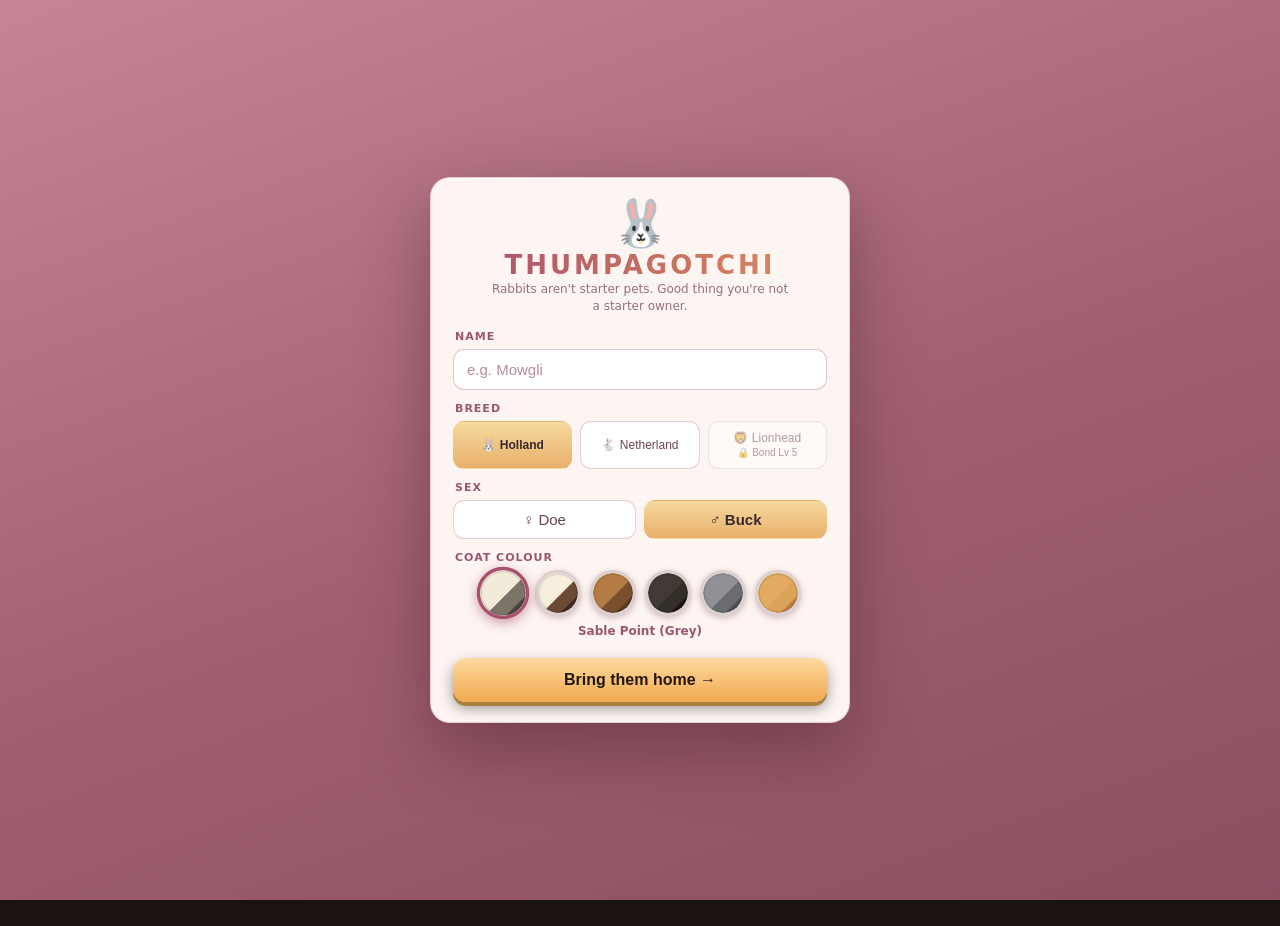
==== commit 52c2539a: "Default new rabbits to buck; refresh example names (Pip, Tywin) Both of the real rabbits behind the " ====
--- a/index.html
+++ b/index.html
@@ -187,8 +187,8 @@
 
       <label>Sex</label>
       <div class="seg" id="sexSeg">
-        <button data-sex="doe" class="on">♀ Doe</button>
-        <button data-sex="buck">♂ Buck</button>
+        <button data-sex="doe">♀ Doe</button>
+        <button data-sex="buck" class="on">♂ Buck</button>
       </div>
 
       <label>Coat colour</label>
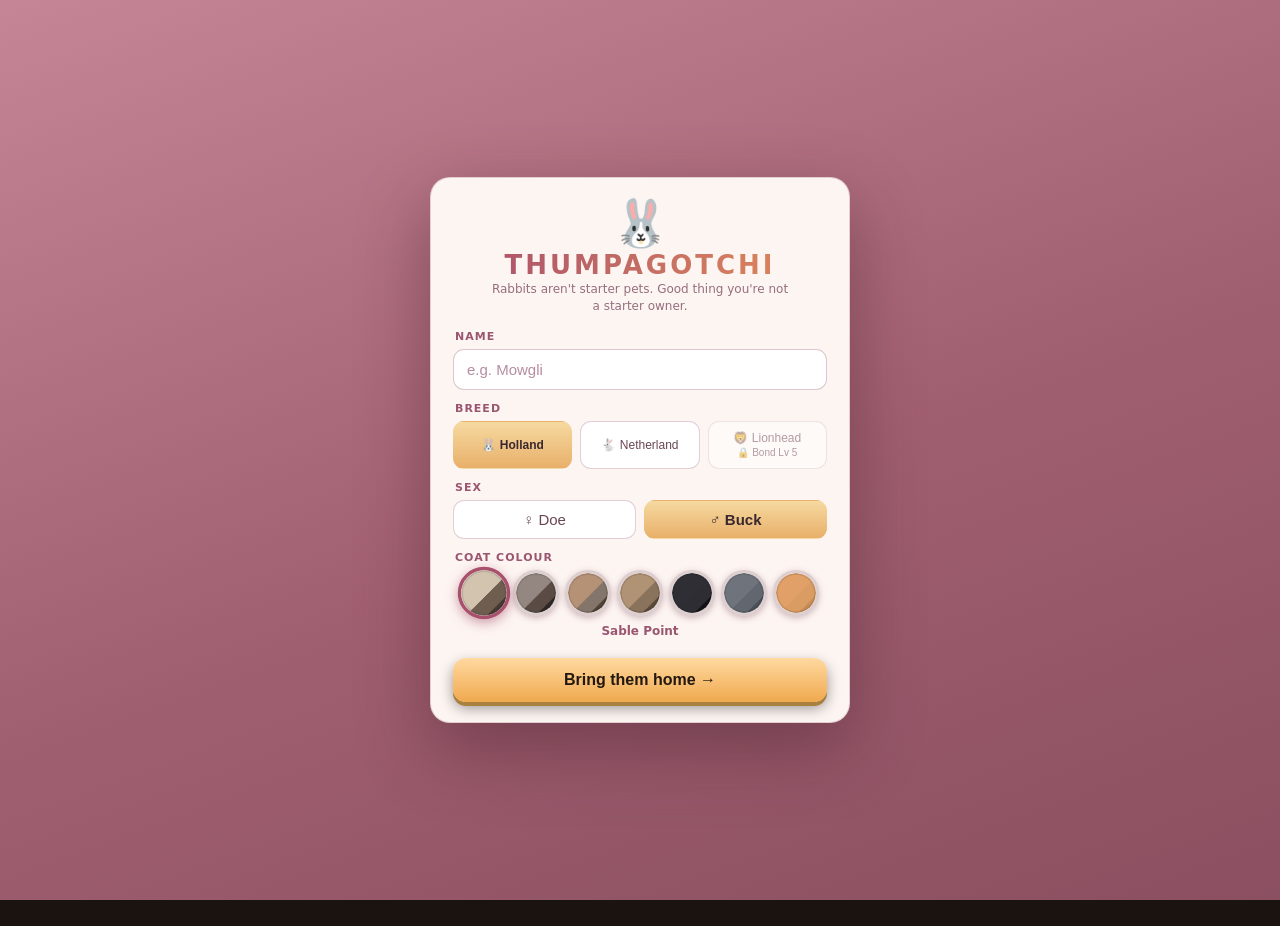
==== commit 33486446: "Lock-down pass: fix code-review findings, add permanent test suite Fixes (each has a check in tests/" ====
--- a/index.html
+++ b/index.html
@@ -45,6 +45,7 @@
   <div id="toolbar">
     <button class="tbtn" id="tbShop" title="Shop">🛒</button>
     <button class="tbtn" id="tbGoals" title="Daily goals">🎯<span id="goalBadge" class="badge">0/3</span></button>
+    <button class="tbtn" id="tbNotes" title="Notebook: your rabbit and rabbit notes">📖<span id="notesBadge" class="badge">0</span></button>
     <button class="tbtn" id="tbMenu" title="Menu">⚙️</button>
   </div>
 
@@ -77,6 +78,11 @@
       <button class="act" id="bGuess"><span class="emo">🎲</span>Guess</button>
       <button class="act" id="bTtt" style="display:none"><span class="emo">⭕</span>Tic-Tac</button>
       <button class="act" id="bCatch" style="display:none"><span class="emo">🥕</span>Catch</button>
+      <button class="act" id="bQuiz" style="display:none"><span class="emo">🧠</span>Quiz</button>
+      <!-- this row is never shown now: the 🎮 Games tab opens the games menu, which clicks these -->
+      <button class="act" id="bForage"><span class="emo">🥣</span>Forage</button>
+      <button class="act" id="bDig"><span class="emo">📦</span>Dig Box</button>
+      <button class="act" id="bSafe"><span class="emo">🥬</span>Safe?</button>
     </div>
     <div class="actrow" data-group="health" hidden>
       <button class="act" id="bRest"><span class="emo">😴</span>Rest</button>
@@ -123,6 +129,64 @@
     </div>
   </div>
 
+  <!-- ---------- Forage: follow the treat under the shuffling cups ---------- -->
+  <div id="forage" class="mg">
+    <div class="mgcard">
+      <div class="mghead"><span>🥣 Forage</span><button id="forageClose">✕</button></div>
+      <div class="gbunny"><div class="gface" id="fFace">🐰</div>
+        <div class="gbubble" id="fBubble">Watch where my treat goes…</div></div>
+      <div class="qprog" id="fProg"></div>
+      <div class="fstage" id="fStage">
+        <div class="ftreat" id="fTreat">🥕</div>
+        <button class="fcup" id="fCup0" aria-label="Cup 1"></button>
+        <button class="fcup" id="fCup1" aria-label="Cup 2"></button>
+        <button class="fcup" id="fCup2" aria-label="Cup 3"></button>
+      </div>
+      <div class="gmsg" id="fMsg"></div>
+      <div class="mghint">Follow the treat under the cups, then tap the right one. 3 rounds, each faster. <b>+4🥕</b> per round.</div>
+    </div>
+  </div>
+
+  <!-- ---------- Dig Box: dig through shredded paper for buried treats ---------- -->
+  <div id="dig" class="mg">
+    <div class="mgcard">
+      <div class="mghead"><span>📦 Dig Box</span><span class="mgscore">⏱ <b id="dTime">20</b>s · 🥕 <b id="dFound">0</b>/<b id="dTotal">5</b> · 🕳 <b id="dMiss">5</b></span><button id="digClose">✕</button></div>
+      <div class="dgrid" id="dGrid"></div>
+      <div class="gmsg" id="dMsg"></div>
+      <div class="mghint">Tap to dig. Empty spots show 👃 sniffs: how many treats are right next to them. You get <b>5 empty digs</b> (🕳); pebbles cost 2 seconds. <b>+2🥕</b> per treat.</div>
+    </div>
+  </div>
+
+  <!-- ---------- Safe or Not? — which foods are OK for rabbits ---------- -->
+  <div id="safe" class="mg">
+    <div class="mgcard">
+      <div class="mghead"><span>🥬 Safe or Not?</span><span class="mgscore"><b id="sScore">0</b>/<b id="sTotal">10</b></span><button id="safeClose">✕</button></div>
+      <div class="sfood" id="sFood">🥬</div>
+      <div class="sname2" id="sName">Romaine lettuce</div>
+      <div class="sbtns" id="sBtns">
+        <button id="sYes">✅ Safe</button>
+        <button id="sNo">❌ Not safe</button>
+      </div>
+      <div class="qexplain" id="sExplain"></div>
+      <div class="gmsg" id="sMsg"></div>
+      <div class="mghint">Is it OK for a rabbit to eat? Each answer tells you why. <b>+2🥕</b> per right answer.</div>
+    </div>
+  </div>
+
+  <!-- ---------- "How well do you know me?" quiz (day 5, once there's enough to ask) ---------- -->
+  <div id="quiz" class="mg">
+    <div class="mgcard">
+      <div class="mghead"><span id="qTitle">🧠 Quiz</span><button id="quizClose">✕</button></div>
+      <div class="gbunny"><div class="gface" id="qFace">🐰</div>
+        <div class="gbubble" id="qBubble">How well do you know me?</div></div>
+      <div class="qprog" id="qProg"></div>
+      <div class="qopts" id="qOpts"></div>
+      <div class="qexplain" id="qExplain"></div>
+      <div class="gmsg" id="qMsg"></div>
+      <div class="mghint">Questions come from what you've discovered about your rabbit and what's in 📖. <b>+3🥕</b> per right answer; a perfect round earns a bonus.</div>
+    </div>
+  </div>
+
   <!-- ---------- Bunny Tic-Tac-Toe minigame (day 3) ---------- -->
   <div id="ttt" class="mg">
     <div class="mgcard">
--- a/style.css
+++ b/style.css
@@ -205,8 +205,9 @@
 .seg button:disabled{opacity:.5;cursor:not-allowed;}
 .breedseg{flex-wrap:wrap;}
 .breedseg button{flex:1 1 30%;font-size:12px;padding:9px 6px;}
-.swatches{display:flex;flex-wrap:wrap;gap:9px;justify-content:center;}
-.swatch{width:46px;height:46px;border-radius:50%;cursor:pointer;border:3px solid rgba(90,55,70,.2);
+.swatches{display:flex;flex-wrap:wrap;gap:6px;justify-content:center;}   /* 6px fits 7 coats on one row */
+/* up to 46px, but shrinks so a breed's 7 coats always fit one row (7 swatches + 6 gaps of 6px) */
+.swatch{width:min(46px, calc((100% - 36px) / 7));height:auto;aspect-ratio:1/1;border-radius:50%;cursor:pointer;border:3px solid rgba(90,55,70,.2);
   transition:transform .12s, border-color .12s;position:relative;box-shadow:0 2px 6px rgba(120,70,90,.35);}
 .swatch:hover{transform:scale(1.08);}
 .swatch.on{border-color:#a8506c;transform:scale(1.14);box-shadow:0 3px 10px rgba(168,80,108,.55);}
@@ -332,6 +333,45 @@
 .gmsg{display:none;text-align:center;}
 .gmsg.show{display:block;}
 .gmsg h3{margin:6px 0 8px;font-size:18px;color:#ffd98a;}
+/* forage — three cups over a hidden treat; cups slide between slots with a CSS transition */
+.fstage{position:relative;width:300px;max-width:100%;height:120px;margin:6px 0;}
+.fcup{position:absolute;bottom:8px;left:0;width:78px;height:78px;padding:0;border:none;cursor:pointer;
+  background:linear-gradient(180deg,#d98c5f,#a85a35);border-radius:14px 14px 38px 38px / 12px 12px 30px 30px;
+  box-shadow:inset 0 -8px 0 rgba(0,0,0,.18),0 4px 0 #6e3a20;transition:left .35s ease,bottom .3s ease;}
+.fcup::before{content:"";position:absolute;left:10px;right:10px;top:8px;height:8px;border-radius:6px;background:rgba(255,255,255,.28);}
+.fcup.up{bottom:52px;}
+.fcup:focus-visible{outline:2px solid #fff;outline-offset:3px;}
+.fcup:disabled{cursor:default;}
+.ftreat{position:absolute;bottom:18px;left:0;width:78px;text-align:center;font-size:34px;line-height:1;transition:left .35s ease;}
+/* dig box — a grid of shredded-paper tiles */
+.dgrid{display:grid;grid-template-columns:repeat(4,1fr);gap:6px;width:100%;max-width:300px;}
+.dgrid button{appearance:none;border:none;cursor:pointer;height:58px;border-radius:10px;font-size:24px;font-weight:800;color:#5b3a1e;
+  background:repeating-linear-gradient(115deg,#f3e2bd 0 5px,#e6cf9c 5px 9px,#f7ead0 9px 12px);box-shadow:0 3px 0 #b58f55;}
+.dgrid button:active{transform:translateY(2px);box-shadow:0 1px 0 #b58f55;}
+.dgrid button:focus-visible{outline:2px solid #fff;outline-offset:2px;}
+.dgrid button.dug{background:#6e4c2e;box-shadow:inset 0 3px 6px rgba(0,0,0,.35);color:#fbe9c4;font-size:15px;cursor:default;}
+.dgrid button.found{background:#8fd18f;box-shadow:inset 0 3px 6px rgba(0,0,0,.2);}
+/* safe or not */
+.sfood{font-size:64px;line-height:1.1;}
+.sname2{font-size:17px;font-weight:800;color:#ffd98a;min-height:22px;}
+.sbtns{display:flex;gap:10px;}
+.sbtns button{appearance:none;border:none;cursor:pointer;font-weight:800;font-size:15px;color:#231810;padding:11px 18px;border-radius:12px;
+  background:linear-gradient(180deg,#fbe9c4,#e6c078);box-shadow:0 2px 0 #a9803e;}
+.sbtns button:disabled{opacity:.5;cursor:default;}
+.sbtns button:focus-visible{outline:2px solid #fff;outline-offset:2px;}
+/* quiz — answer buttons reuse the Guess pad's warm-button look, full width */
+.qprog{font-size:15px;letter-spacing:4px;height:20px;}
+.qopts{display:flex;flex-direction:column;gap:7px;width:100%;max-width:340px;}
+.qopts button{appearance:none;border:none;cursor:pointer;font-weight:700;font-size:14px;color:#231810;text-align:left;
+  padding:10px 13px;border-radius:10px;background:linear-gradient(180deg,#fbe9c4,#e6c078);box-shadow:0 2px 0 #a9803e;}
+.qopts button:active{transform:translateY(2px);box-shadow:0 0 0 #a9803e;}
+.qopts button:focus-visible{outline:2px solid #fff;outline-offset:2px;}
+.qopts button:disabled{cursor:default;opacity:.55;}
+.qopts button.right{background:linear-gradient(180deg,#c9f0c0,#8fd18f);box-shadow:0 2px 0 #4e8f4e;opacity:1;}
+.qopts button.wrong{background:linear-gradient(180deg,#f7cfc6,#e79a8f);box-shadow:0 2px 0 #a55a4f;opacity:1;}
+.qexplain{font-size:12.5px;line-height:1.45;color:#f4ecd8;max-width:340px;min-height:18px;text-align:center;}
+.qexplain button{appearance:none;border:none;cursor:pointer;font-weight:700;font-size:14px;color:#231810;margin-top:8px;
+  padding:8px 18px;border-radius:10px;background:linear-gradient(180deg,#fbe9c4,#e6c078);box-shadow:0 2px 0 #a9803e;}
 
 /* ---- Bunny Tic-Tac-Toe ---- */
 .tttboard{display:grid;grid-template-columns:repeat(3,1fr);gap:8px;width:100%;max-width:288px;margin:2px 0;}
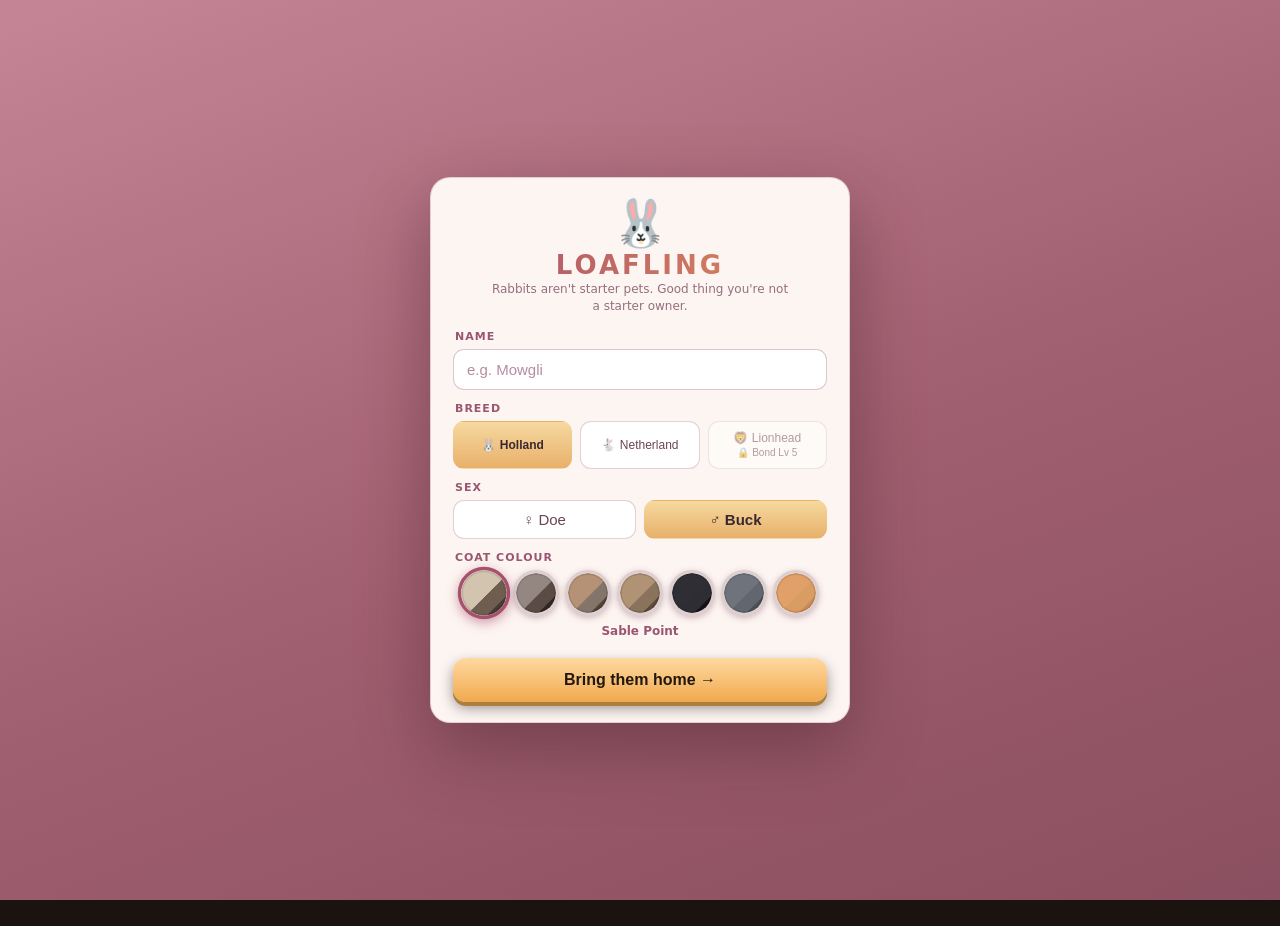
==== commit 465d8429: "Rename the game to Loafling - Title, start screen, link-preview text and a new preview image   rende" ====
--- a/index.html
+++ b/index.html
@@ -2,15 +2,17 @@
 <html lang="en">
 <head>
 <meta charset="UTF-8">
+<!-- Only this site's own script runs: injected markup (e.g. from a hostile save code) can't execute. -->
+<meta http-equiv="Content-Security-Policy" content="default-src 'self'; script-src 'self'; style-src 'self' 'unsafe-inline'; img-src 'self' data:; connect-src 'self'; object-src 'none'; base-uri 'none'; form-action 'none'">
 <meta name="viewport" content="width=device-width, initial-scale=1.0, maximum-scale=1.0, user-scalable=no, viewport-fit=cover">
-<title>Thumpagotchi — a house-rabbit care sim</title>
+<title>Loafling — a real rabbit care game</title>
 <!-- link-preview metadata for portfolio/social embeds -->
-<meta name="description" content="Adopt a rabbit, earn its trust, and keep the feet sacred. A hand-drawn HTML5 canvas care sim about what house rabbits actually need — playable in about ten minutes.">
+<meta name="description" content="Adopt a rabbit, earn their trust, and keep the feet sacred. A browser game about what house rabbits actually need. Raise one from kit to adult in about 20 minutes. Work in progress.">
 <meta property="og:type" content="website">
-<meta property="og:title" content="Thumpagotchi — a house-rabbit care sim">
-<meta property="og:description" content="Adopt a rabbit, earn its trust, and keep the feet sacred. A hand-drawn canvas care sim about what house rabbits actually need — playable in about ten minutes.">
+<meta property="og:title" content="Loafling — a real rabbit care game">
+<meta property="og:description" content="Adopt a rabbit, earn their trust, and keep the feet sacred. A browser game about what house rabbits actually need. Raise one from kit to adult in about 20 minutes. Work in progress.">
 <meta property="og:url" content="https://jordanclermont.github.io/thumpagotchi/">
-<meta property="og:image" content="https://jordanclermont.github.io/thumpagotchi/og.png">
+<meta property="og:image" content="https://jordanclermont.github.io/thumpagotchi/og.png?v=loafling">
 <meta property="og:image:width" content="1200">
 <meta property="og:image:height" content="630">
 <meta name="twitter:card" content="summary_large_image">
@@ -20,11 +22,13 @@
 <body>
 <div id="game">
   <canvas id="c"></canvas>
+  <!-- close-up petting/grooming: tip + Done (shown while the camera is zoomed in) -->
+  <div id="closeUpBar" hidden><span id="closeUpTip"></span><button id="closeUpDone">Done</button></div>
 
   <!-- ---------- Top HUD ---------- -->
   <div id="hud">
     <div class="brand">
-      <h1>🐰 <span id="petName">Thumpagotchi</span></h1>
+      <h1>🐰 <span id="petName">Loafling</span></h1>
       <span class="chip" id="stageChip">🐰 Adult</span>
       <span class="chip bond" id="bondChip">Bond <b id="bondN">1</b><span class="bondtrack"><span class="bondfill" id="bondBar"></span></span></span>
       <span class="chip carrot"><span id="carrotN">12</span>🥕</span>
@@ -234,7 +238,7 @@
   <div id="start">
     <div class="card">
       <div class="logo">🐰</div>
-      <h1>THUMPAGOTCHI</h1>
+      <h1>LOAFLING</h1>
       <p class="thesis">Rabbits aren't starter pets. Good thing you're not a starter owner.</p>
 
       <button id="continueBtn" style="display:none">▶ Continue</button>
--- a/style.css
+++ b/style.css
@@ -108,6 +108,14 @@
 /* anchored to the bottom (above the hint/controls) so it never covers the HUD stat bars */
 /* Anchored just under the HUD (top is set from JS to the measured HUD height) so it
    clears the stat bars AND stays clear of the rabbit and the bottom controls. */
+/* close-up petting/grooming bar: sits just above the dock (JS sets bottom from the dock's height) */
+#closeUpBar{position:absolute;left:50%;transform:translateX(-50%);bottom:140px;z-index:6;display:flex;align-items:center;gap:10px;
+  max-width:calc(100vw - 24px);padding:8px 8px 8px 14px;border-radius:14px;background:rgba(40,28,40,.82);color:#fbeedd;
+  font-size:13px;font-weight:600;box-shadow:0 4px 14px rgba(0,0,0,.3);}
+#closeUpBar[hidden]{display:none;}
+#closeUpDone{appearance:none;border:none;cursor:pointer;font-weight:800;font-size:14px;color:#231810;padding:8px 16px;border-radius:10px;
+  background:linear-gradient(180deg,#fbe9c4,#e6c078);box-shadow:0 2px 0 #a9803e;flex-shrink:0;}
+#closeUpDone:focus-visible{outline:2px solid #fff;outline-offset:2px;}
 #toast{position:absolute;top:120px;left:50%;transform:translateX(-50%) translateY(-8px);
   width:max-content;max-width:min(86vw,520px);
   background:var(--panel);padding:9px 18px;border-radius:20px;font-size:13px;line-height:1.35;
@@ -454,3 +462,7 @@
 #factCard .fc-text{font-size:13px;line-height:1.5;}
 #factCard .fc-dismiss{margin-top:8px;font-size:10.5px;text-transform:uppercase;letter-spacing:.6px;opacity:.6;}
 @media (max-width:560px){ #factCard{bottom:calc(178px + env(safe-area-inset-bottom));} }
+
+/* tester build label (beta/ only): pinned over the empty wall so it never reflows the HUD */
+#betaTag{position:fixed;left:8px;top:42%;z-index:50;pointer-events:none;font:700 10px/1 system-ui,sans-serif;
+  letter-spacing:.06em;color:#3a2a00;background:#ffd34d;border-radius:999px;padding:4px 8px;opacity:.9;}
